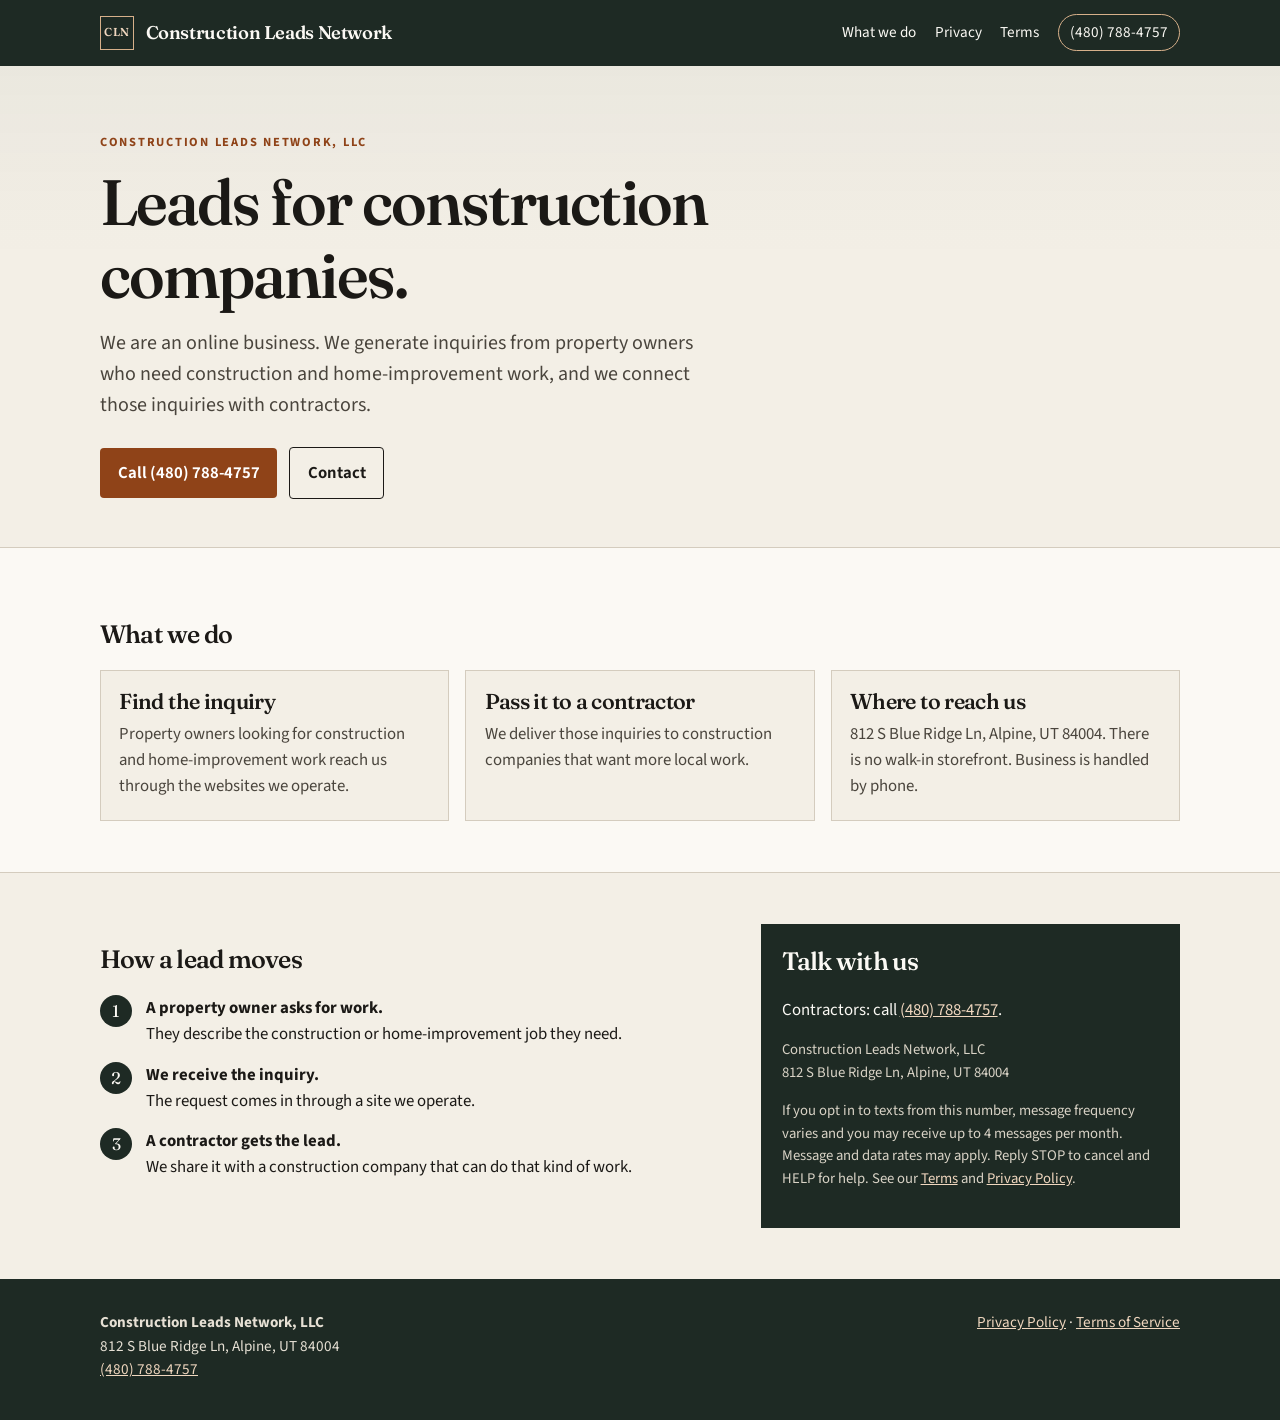
==== index.html @ 5ea0d58f "Publish the Construction Leads Network site so Twilio can open it. Co-authored-by: Cursor <cursorage" ====
<!DOCTYPE html>
<html lang="en">
<head>
  <meta charset="utf-8">
  <meta name="viewport" content="width=device-width, initial-scale=1">
  <title>Construction Leads Network</title>
  <meta name="description" content="Construction Leads Network is an online business that generates leads for construction companies.">
  <link rel="preconnect" href="https://fonts.googleapis.com">
  <link rel="preconnect" href="https://fonts.gstatic.com" crossorigin>
  <link href="https://fonts.googleapis.com/css2?family=Fraunces:opsz,wght@9..144,560;9..144,640&family=Source+Sans+3:wght@400;600;700&display=swap" rel="stylesheet">
  <link rel="stylesheet" href="styles.css">
</head>
<body>
  <header class="site">
    <div class="wrap bar">
      <a class="brand" href="index.html"><span class="mark">CLN</span> Construction Leads Network</a>
      <nav>
        <a class="hide-sm" href="#work">What we do</a>
        <a class="hide-sm" href="privacy.html">Privacy</a>
        <a class="hide-sm" href="terms.html">Terms</a>
        <a class="phone-link" href="tel:+14807884757">(480) 788-4757</a>
      </nav>
    </div>
  </header>

  <main>
    <section class="hero">
      <div class="wrap">
        <p class="kicker">Construction Leads Network, LLC</p>
        <h1>Leads for construction companies.</h1>
        <p class="lede">We are an online business. We generate inquiries from property owners who need construction and home-improvement work, and we connect those inquiries with contractors.</p>
        <div class="actions">
          <a class="btn" href="tel:+14807884757">Call (480) 788-4757</a>
          <a class="btn ghost" href="#contact">Contact</a>
        </div>
      </div>
    </section>

    <section class="band" id="work">
      <div class="wrap">
        <h2>What we do</h2>
        <div class="grid">
          <article class="card">
            <h3>Find the inquiry</h3>
            <p>Property owners looking for construction and home-improvement work reach us through the websites we operate.</p>
          </article>
          <article class="card">
            <h3>Pass it to a contractor</h3>
            <p>We deliver those inquiries to construction companies that want more local work.</p>
          </article>
          <article class="card">
            <h3>Where to reach us</h3>
            <p>812 S Blue Ridge Ln, Alpine, UT 84004. There is no walk-in storefront. Business is handled by phone.</p>
          </article>
        </div>
      </div>
    </section>

    <section>
      <div class="wrap split">
        <div>
          <h2>How a lead moves</h2>
          <ol class="steps">
            <li><div><strong>A property owner asks for work.</strong><br>They describe the construction or home-improvement job they need.</div></li>
            <li><div><strong>We receive the inquiry.</strong><br>The request comes in through a site we operate.</div></li>
            <li><div><strong>A contractor gets the lead.</strong><br>We share it with a construction company that can do that kind of work.</div></li>
          </ol>
        </div>
        <aside class="callout" id="contact">
          <h2>Talk with us</h2>
          <p>Contractors: call <a href="tel:+14807884757">(480) 788-4757</a>.</p>
          <p class="fine">Construction Leads Network, LLC<br>812 S Blue Ridge Ln, Alpine, UT 84004</p>
          <p class="fine">If you opt in to texts from this number, message frequency varies and you may receive up to 4 messages per month. Message and data rates may apply. Reply STOP to cancel and HELP for help. See our <a href="terms.html">Terms</a> and <a href="privacy.html">Privacy Policy</a>.</p>
        </aside>
      </div>
    </section>
  </main>

  <footer class="site">
    <div class="wrap foot">
      <div>
        <strong>Construction Leads Network, LLC</strong><br>
        812 S Blue Ridge Ln, Alpine, UT 84004<br>
        <a href="tel:+14807884757">(480) 788-4757</a>
      </div>
      <div>
        <a href="privacy.html">Privacy Policy</a> · <a href="terms.html">Terms of Service</a>
      </div>
    </div>
  </footer>
</body>
</html>
---- styles.css ----
:root {
  --paper: #f3efe6;
  --paper-2: #e7e1d4;
  --ink: #1b1916;
  --ink-soft: #4a453d;
  --line: #d4ccbe;
  --copper: #8f4318;
  --copper-deep: #6e3010;
  --pine: #1e2a24;
  --pine-2: #2c3d34;
  --white: #fbf9f4;
  --max: 1080px;
}

* { box-sizing: border-box; }
html { scroll-behavior: smooth; }
body {
  margin: 0;
  font-family: "Source Sans 3", "Segoe UI", sans-serif;
  color: var(--ink);
  background: var(--paper);
  line-height: 1.55;
  font-size: 1.05rem;
}
a { color: var(--copper-deep); }
img { max-width: 100%; }

.wrap {
  width: min(var(--max), calc(100% - 2rem));
  margin: 0 auto;
}

header.site {
  background: var(--pine);
  color: var(--white);
}
header.site a { color: inherit; text-decoration: none; }
.bar {
  display: flex;
  align-items: center;
  justify-content: space-between;
  gap: 1rem;
  padding: 0.9rem 0;
}
.brand {
  display: flex;
  align-items: center;
  gap: 0.75rem;
  font-family: Fraunces, Georgia, serif;
  font-weight: 600;
  letter-spacing: -0.02em;
  font-size: 1.15rem;
}
.mark {
  width: 2.1rem;
  height: 2.1rem;
  border: 1.5px solid #d7b08a;
  display: grid;
  place-items: center;
  font-size: 0.72rem;
  letter-spacing: 0.04em;
  color: #f0d7bf;
}
nav { display: flex; gap: 1.15rem; align-items: center; font-size: 0.95rem; }
nav a:hover { color: #f0d7bf; }
.phone-link {
  border: 1px solid #d7b08a;
  padding: 0.35rem 0.7rem;
  border-radius: 999px;
}

.hero {
  background:
    linear-gradient(180deg, rgba(30, 42, 36, 0.04), transparent 40%),
    var(--paper);
  padding: 4.2rem 0 3rem;
}
.kicker {
  text-transform: uppercase;
  letter-spacing: 0.14em;
  font-size: 0.78rem;
  color: var(--copper);
  font-weight: 700;
  margin: 0 0 0.8rem;
}
h1, h2, h3 { font-family: Fraunces, Georgia, serif; font-weight: 560; letter-spacing: -0.03em; line-height: 1.15; }
h1 { font-size: clamp(2.4rem, 5vw, 4.2rem); margin: 0 0 1rem; max-width: 16ch; }
.lede { font-size: 1.25rem; max-width: 38rem; color: var(--ink-soft); margin: 0 0 1.6rem; }
.actions { display: flex; flex-wrap: wrap; gap: 0.75rem; align-items: center; }
.btn {
  display: inline-block;
  background: var(--copper);
  color: white;
  text-decoration: none;
  padding: 0.75rem 1.1rem;
  border-radius: 4px;
  font-weight: 650;
}
.btn:hover { background: var(--copper-deep); }
.btn.ghost {
  background: transparent;
  color: var(--ink);
  border: 1px solid var(--ink);
}

section { padding: 3.2rem 0; }
.band { background: var(--white); border-top: 1px solid var(--line); border-bottom: 1px solid var(--line); }
.grid { display: grid; grid-template-columns: repeat(3, 1fr); gap: 1rem; }
.card {
  background: var(--paper);
  border: 1px solid var(--line);
  padding: 1.2rem 1.15rem 1.3rem;
}
.card h3 { margin: 0 0 0.4rem; font-size: 1.35rem; }
.card p { margin: 0; color: var(--ink-soft); }
.steps { counter-reset: step; list-style: none; padding: 0; margin: 0; display: grid; gap: 0.9rem; }
.steps li {
  counter-increment: step;
  display: grid;
  grid-template-columns: auto 1fr;
  gap: 0.9rem;
  align-items: start;
}
.steps li::before {
  content: counter(step);
  font-family: Fraunces, Georgia, serif;
  width: 2rem;
  height: 2rem;
  border-radius: 50%;
  background: var(--pine);
  color: var(--white);
  display: grid;
  place-items: center;
}
.split { display: grid; grid-template-columns: 1.2fr 0.8fr; gap: 2rem; align-items: start; }
.callout {
  background: var(--pine);
  color: var(--white);
  padding: 1.4rem 1.3rem;
}
.callout a { color: #f0d7bf; }
.callout h2 { margin-top: 0; }
.fine { font-size: 0.92rem; color: #d9d3c6; }
.prose { max-width: 42rem; }
.prose h1 { font-size: clamp(2rem, 4vw, 3rem); max-width: none; }
.prose h2 { font-size: 1.45rem; margin-top: 2rem; }
footer.site {
  background: var(--pine);
  color: #e6e0d4;
  padding: 2rem 0 2.4rem;
  font-size: 0.95rem;
}
footer.site a { color: #f0d7bf; }
.foot {
  display: flex;
  justify-content: space-between;
  gap: 1rem;
  flex-wrap: wrap;
}

@media (max-width: 800px) {
  .grid, .split { grid-template-columns: 1fr; }
  nav .hide-sm { display: none; }
  h1 { max-width: none; }
}
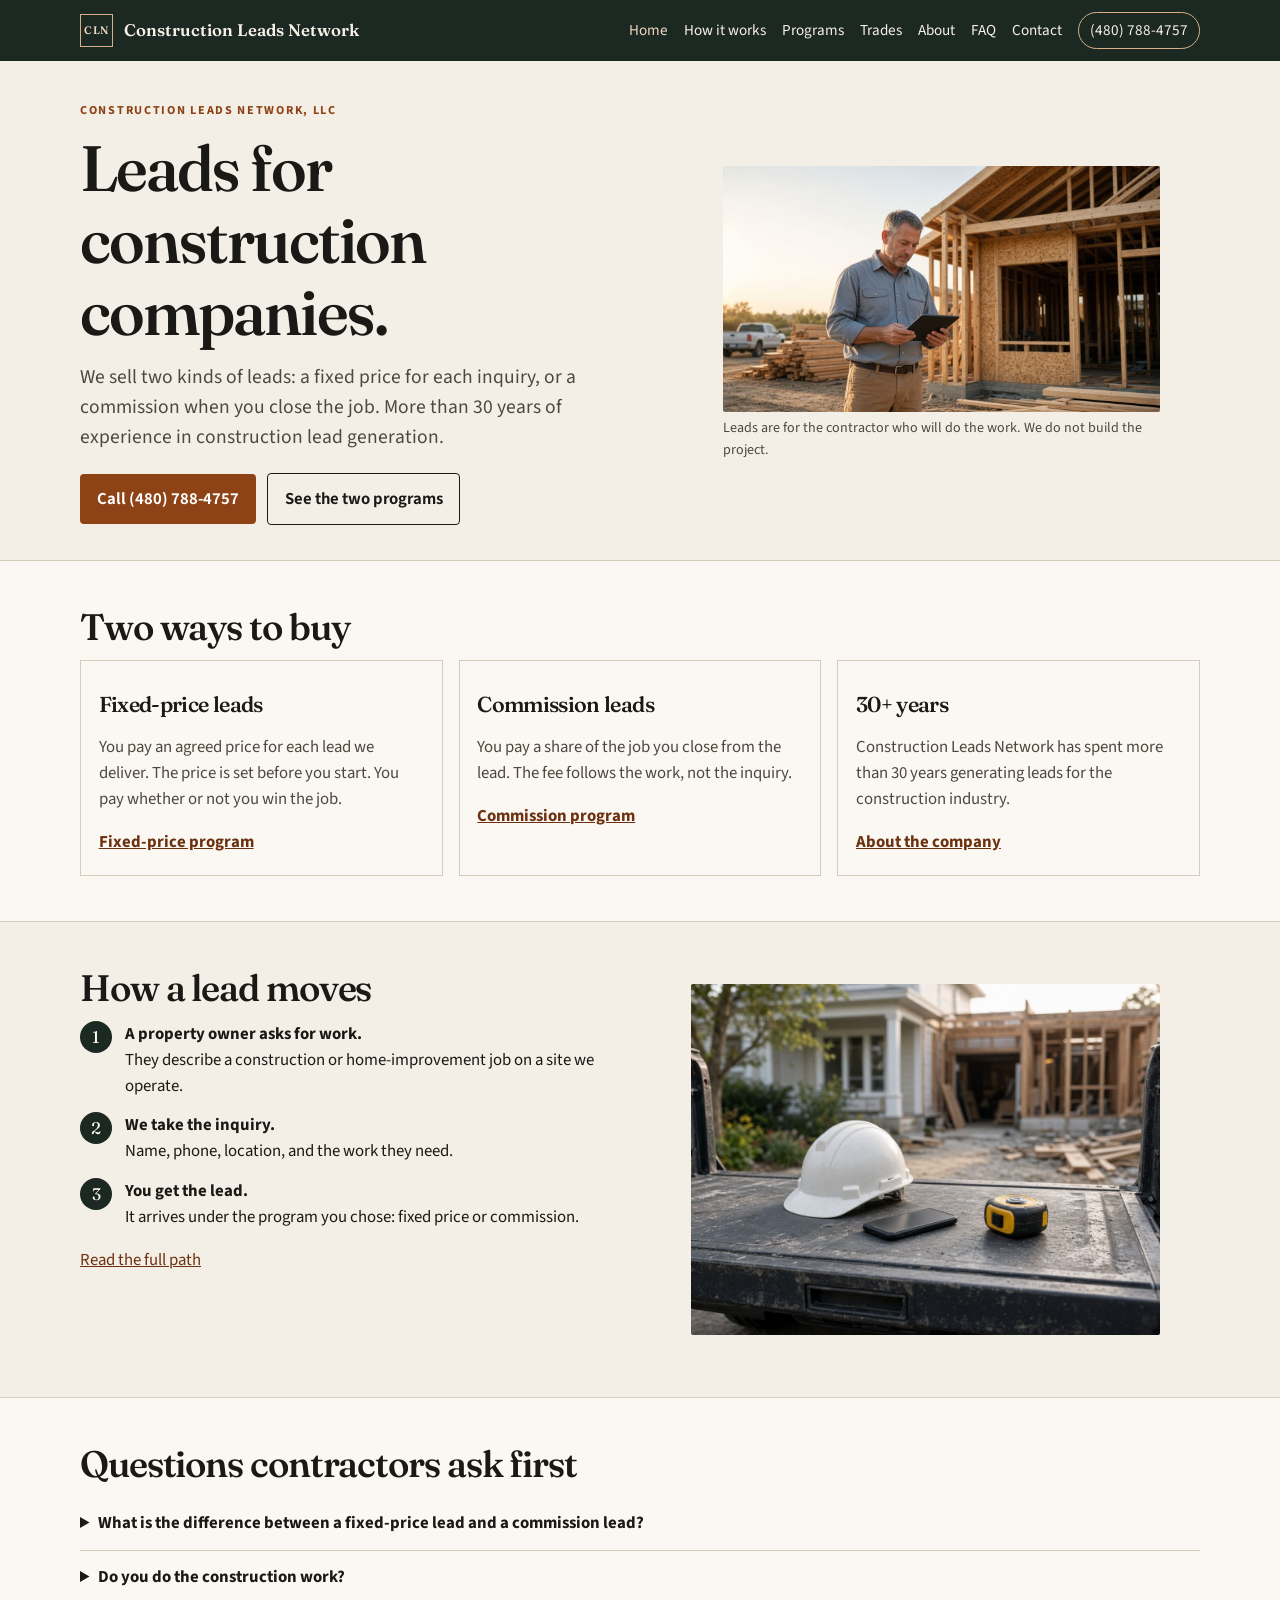
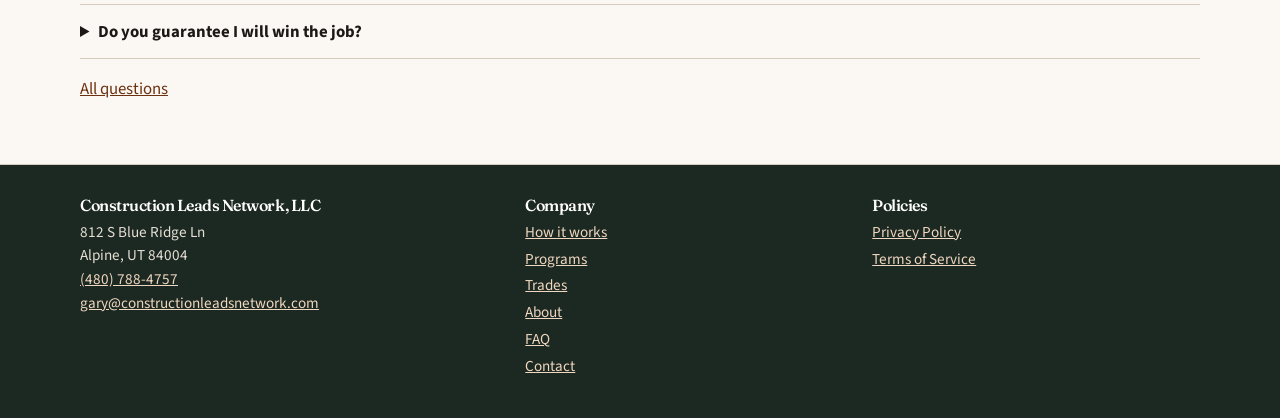
==== commit 4b68d702: "Publish the full Construction Leads Network site with programs, FAQ, and photos. Co-authored-by: Cur" ====
--- a/index.html
+++ b/index.html
@@ -4,7 +4,7 @@
   <meta charset="utf-8">
   <meta name="viewport" content="width=device-width, initial-scale=1">
   <title>Construction Leads Network</title>
-  <meta name="description" content="Construction Leads Network is an online business that generates leads for construction companies.">
+  <meta name="description" content="Construction Leads Network sells fixed-price and commission-based leads to construction companies. More than 30 years of experience.">
   <link rel="preconnect" href="https://fonts.googleapis.com">
   <link rel="preconnect" href="https://fonts.gstatic.com" crossorigin>
   <link href="https://fonts.googleapis.com/css2?family=Fraunces:opsz,wght@9..144,560;9..144,640&family=Source+Sans+3:wght@400;600;700&display=swap" rel="stylesheet">
@@ -15,9 +15,13 @@
     <div class="wrap bar">
       <a class="brand" href="index.html"><span class="mark">CLN</span> Construction Leads Network</a>
       <nav>
-        <a class="hide-sm" href="#work">What we do</a>
-        <a class="hide-sm" href="privacy.html">Privacy</a>
-        <a class="hide-sm" href="terms.html">Terms</a>
+        <a href="index.html" aria-current="page">Home</a>
+        <a href="how-it-works.html">How it works</a>
+        <a href="programs.html">Programs</a>
+        <a href="trades.html">Trades</a>
+        <a href="about.html">About</a>
+        <a href="faq.html">FAQ</a>
+        <a href="contact.html">Contact</a>
         <a class="phone-link" href="tel:+14807884757">(480) 788-4757</a>
       </nav>
     </div>
@@ -25,53 +29,79 @@
 
   <main>
     <section class="hero">
-      <div class="wrap">
-        <p class="kicker">Construction Leads Network, LLC</p>
-        <h1>Leads for construction companies.</h1>
-        <p class="lede">We are an online business. We generate inquiries from property owners who need construction and home-improvement work, and we connect those inquiries with contractors.</p>
-        <div class="actions">
-          <a class="btn" href="tel:+14807884757">Call (480) 788-4757</a>
-          <a class="btn ghost" href="#contact">Contact</a>
+      <div class="wrap hero-grid">
+        <div>
+          <p class="kicker">Construction Leads Network, LLC</p>
+          <h1>Leads for construction companies.</h1>
+          <p class="lede">We sell two kinds of leads: a fixed price for each inquiry, or a commission when you close the job. More than 30 years of experience in construction lead generation.</p>
+          <div class="actions">
+            <a class="btn" href="tel:+14807884757">Call (480) 788-4757</a>
+            <a class="btn ghost" href="programs.html">See the two programs</a>
+          </div>
         </div>
+        <figure class="frame">
+          <img src="images/hero-job-site.jpg" alt="A contractor reviews a tablet beside a house under construction." width="1280" height="720">
+          <figcaption class="caption">Leads are for the contractor who will do the work. We do not build the project.</figcaption>
+        </figure>
       </div>
     </section>
 
-    <section class="band" id="work">
+    <section class="band">
       <div class="wrap">
-        <h2>What we do</h2>
-        <div class="grid">
+        <h2>Two ways to buy</h2>
+        <div class="grid-3">
           <article class="card">
-            <h3>Find the inquiry</h3>
-            <p>Property owners looking for construction and home-improvement work reach us through the websites we operate.</p>
+            <h3>Fixed-price leads</h3>
+            <p>You pay an agreed price for each lead we deliver. The price is set before you start. You pay whether or not you win the job.</p>
+            <p><a class="more" href="programs.html">Fixed-price program</a></p>
           </article>
           <article class="card">
-            <h3>Pass it to a contractor</h3>
-            <p>We deliver those inquiries to construction companies that want more local work.</p>
+            <h3>Commission leads</h3>
+            <p>You pay a share of the job you close from the lead. The fee follows the work, not the inquiry.</p>
+            <p><a class="more" href="programs.html">Commission program</a></p>
           </article>
           <article class="card">
-            <h3>Where to reach us</h3>
-            <p>812 S Blue Ridge Ln, Alpine, UT 84004. There is no walk-in storefront. Business is handled by phone.</p>
+            <h3>30+ years</h3>
+            <p>Construction Leads Network has spent more than 30 years generating leads for the construction industry.</p>
+            <p><a class="more" href="about.html">About the company</a></p>
           </article>
         </div>
       </div>
     </section>
 
     <section>
-      <div class="wrap split">
+      <div class="wrap grid-2">
         <div>
           <h2>How a lead moves</h2>
           <ol class="steps">
-            <li><div><strong>A property owner asks for work.</strong><br>They describe the construction or home-improvement job they need.</div></li>
-            <li><div><strong>We receive the inquiry.</strong><br>The request comes in through a site we operate.</div></li>
-            <li><div><strong>A contractor gets the lead.</strong><br>We share it with a construction company that can do that kind of work.</div></li>
+            <li><span class="n">1</span><div><strong>A property owner asks for work.</strong><br>They describe a construction or home-improvement job on a site we operate.</div></li>
+            <li><span class="n">2</span><div><strong>We take the inquiry.</strong><br>Name, phone, location, and the work they need.</div></li>
+            <li><span class="n">3</span><div><strong>You get the lead.</strong><br>It arrives under the program you chose: fixed price or commission.</div></li>
           </ol>
+          <p><a href="how-it-works.html">Read the full path</a></p>
         </div>
-        <aside class="callout" id="contact">
-          <h2>Talk with us</h2>
-          <p>Contractors: call <a href="tel:+14807884757">(480) 788-4757</a>.</p>
-          <p class="fine">Construction Leads Network, LLC<br>812 S Blue Ridge Ln, Alpine, UT 84004</p>
-          <p class="fine">If you opt in to texts from this number, message frequency varies and you may receive up to 4 messages per month. Message and data rates may apply. Reply STOP to cancel and HELP for help. See our <a href="terms.html">Terms</a> and <a href="privacy.html">Privacy Policy</a>.</p>
-        </aside>
+        <figure class="frame">
+          <img src="images/lead-handoff.jpg" alt="A hard hat, phone, and tape measure on a truck tailgate at a job site." width="1152" height="864">
+        </figure>
+      </div>
+    </section>
+
+    <section class="band">
+      <div class="wrap">
+        <h2>Questions contractors ask first</h2>
+        <details>
+          <summary>What is the difference between a fixed-price lead and a commission lead?</summary>
+          <p>A fixed-price lead has one agreed cost, paid for the inquiry. A commission lead is paid as a share of the job you actually close from that lead.</p>
+        </details>
+        <details>
+          <summary>Do you do the construction work?</summary>
+          <p>No. We generate and deliver the lead. The contractor does the work and owns the customer relationship after the handoff.</p>
+        </details>
+        <details>
+          <summary>Do you guarantee I will win the job?</summary>
+          <p>No. A lead is an introduction to a property owner who asked for work. Hiring is between you and that owner.</p>
+        </details>
+        <p><a href="faq.html">All questions</a></p>
       </div>
     </section>
   </main>
@@ -79,12 +109,28 @@
   <footer class="site">
     <div class="wrap foot">
       <div>
-        <strong>Construction Leads Network, LLC</strong><br>
-        812 S Blue Ridge Ln, Alpine, UT 84004<br>
-        <a href="tel:+14807884757">(480) 788-4757</a>
+        <h2>Construction Leads Network, LLC</h2>
+        812 S Blue Ridge Ln<br>Alpine, UT 84004<br>
+        <a href="tel:+14807884757">(480) 788-4757</a><br>
+        <a href="mailto:gary@constructionleadsnetwork.com">gary@constructionleadsnetwork.com</a>
       </div>
       <div>
-        <a href="privacy.html">Privacy Policy</a> · <a href="terms.html">Terms of Service</a>
+        <h2>Company</h2>
+        <ul>
+          <li><a href="how-it-works.html">How it works</a></li>
+          <li><a href="programs.html">Programs</a></li>
+          <li><a href="trades.html">Trades</a></li>
+          <li><a href="about.html">About</a></li>
+          <li><a href="faq.html">FAQ</a></li>
+          <li><a href="contact.html">Contact</a></li>
+        </ul>
+      </div>
+      <div>
+        <h2>Policies</h2>
+        <ul>
+          <li><a href="privacy.html">Privacy Policy</a></li>
+          <li><a href="terms.html">Terms of Service</a></li>
+        </ul>
       </div>
     </div>
   </footer>
--- a/styles.css
+++ b/styles.css
@@ -1,15 +1,14 @@
 :root {
-  --paper: #f3efe6;
-  --paper-2: #e7e1d4;
+  --paper: #f4efe6;
+  --paper-2: #e8e1d2;
   --ink: #1b1916;
-  --ink-soft: #4a453d;
-  --line: #d4ccbe;
-  --copper: #8f4318;
-  --copper-deep: #6e3010;
-  --pine: #1e2a24;
-  --pine-2: #2c3d34;
-  --white: #fbf9f4;
-  --max: 1080px;
+  --ink-soft: #4e483f;
+  --line: #d5ccbc;
+  --copper: #8d4316;
+  --copper-deep: #6c3110;
+  --pine: #1c2822;
+  --white: #fbf8f3;
+  --max: 1120px;
 }
 
 * { box-sizing: border-box; }
@@ -22,144 +21,78 @@
   line-height: 1.55;
   font-size: 1.05rem;
 }
+img { max-width: 100%; display: block; }
 a { color: var(--copper-deep); }
-img { max-width: 100%; }
+h1, h2, h3 { font-family: Fraunces, Georgia, serif; font-weight: 560; letter-spacing: -0.03em; line-height: 1.12; }
+.wrap { width: min(var(--max), calc(100% - 2rem)); margin: 0 auto; }
 
-.wrap {
-  width: min(var(--max), calc(100% - 2rem));
-  margin: 0 auto;
-}
+header.site { background: var(--pine); color: #f7f1e8; position: sticky; top: 0; z-index: 2; }
+header.site a { color: inherit; text-decoration: none; }
+.bar { display: flex; align-items: center; justify-content: space-between; gap: 1rem; padding: 0.75rem 0; }
+.brand { display: flex; align-items: center; gap: 0.7rem; font-family: Fraunces, Georgia, serif; font-weight: 600; font-size: 1.05rem; }
+.mark { width: 2.05rem; height: 2.05rem; border: 1.5px solid #d7b08a; display: grid; place-items: center; font-size: 0.68rem; letter-spacing: 0.04em; color: #f0d7bf; flex: none; }
+nav { display: flex; flex-wrap: wrap; gap: 0.75rem 1rem; align-items: center; font-size: 0.95rem; }
+nav a[aria-current="page"] { color: #f0d7bf; }
+.phone-link { border: 1px solid #d7b08a; padding: 0.35rem 0.7rem; border-radius: 999px; }
 
-header.site {
-  background: var(--pine);
-  color: var(--white);
-}
-header.site a { color: inherit; text-decoration: none; }
-.bar {
-  display: flex;
-  align-items: center;
-  justify-content: space-between;
-  gap: 1rem;
-  padding: 0.9rem 0;
-}
-.brand {
-  display: flex;
-  align-items: center;
-  gap: 0.75rem;
-  font-family: Fraunces, Georgia, serif;
-  font-weight: 600;
-  letter-spacing: -0.02em;
-  font-size: 1.15rem;
-}
-.mark {
-  width: 2.1rem;
-  height: 2.1rem;
-  border: 1.5px solid #d7b08a;
-  display: grid;
-  place-items: center;
-  font-size: 0.72rem;
-  letter-spacing: 0.04em;
-  color: #f0d7bf;
-}
-nav { display: flex; gap: 1.15rem; align-items: center; font-size: 0.95rem; }
-nav a:hover { color: #f0d7bf; }
-.phone-link {
-  border: 1px solid #d7b08a;
-  padding: 0.35rem 0.7rem;
-  border-radius: 999px;
-}
+.kicker { text-transform: uppercase; letter-spacing: 0.14em; font-size: 0.76rem; color: var(--copper); font-weight: 700; margin: 0 0 0.7rem; }
+h1 { font-size: clamp(2.3rem, 5vw, 4rem); margin: 0 0 0.9rem; }
+h2 { font-size: clamp(1.7rem, 3vw, 2.3rem); margin: 0 0 0.8rem; }
+.lede { font-size: 1.22rem; max-width: 40rem; color: var(--ink-soft); margin: 0 0 1.3rem; }
 
-.hero {
-  background:
-    linear-gradient(180deg, rgba(30, 42, 36, 0.04), transparent 40%),
-    var(--paper);
-  padding: 4.2rem 0 3rem;
-}
-.kicker {
-  text-transform: uppercase;
-  letter-spacing: 0.14em;
-  font-size: 0.78rem;
-  color: var(--copper);
-  font-weight: 700;
-  margin: 0 0 0.8rem;
-}
-h1, h2, h3 { font-family: Fraunces, Georgia, serif; font-weight: 560; letter-spacing: -0.03em; line-height: 1.15; }
-h1 { font-size: clamp(2.4rem, 5vw, 4.2rem); margin: 0 0 1rem; max-width: 16ch; }
-.lede { font-size: 1.25rem; max-width: 38rem; color: var(--ink-soft); margin: 0 0 1.6rem; }
-.actions { display: flex; flex-wrap: wrap; gap: 0.75rem; align-items: center; }
-.btn {
-  display: inline-block;
-  background: var(--copper);
-  color: white;
-  text-decoration: none;
-  padding: 0.75rem 1.1rem;
-  border-radius: 4px;
-  font-weight: 650;
-}
+.hero { padding: 2.6rem 0 2.2rem; }
+.hero-grid { display: grid; grid-template-columns: 1.05fr 0.95fr; gap: 2rem; align-items: center; }
+.hero img, .frame img { width: 100%; height: auto; border-radius: 2px; }
+.caption { color: var(--ink-soft); font-size: 0.88rem; margin: 0.4rem 0 0; }
+.actions { display: flex; flex-wrap: wrap; gap: 0.7rem; align-items: center; }
+.btn { display: inline-block; background: var(--copper); color: white; text-decoration: none; padding: 0.75rem 1.05rem; border-radius: 4px; font-weight: 650; }
 .btn:hover { background: var(--copper-deep); }
-.btn.ghost {
-  background: transparent;
-  color: var(--ink);
-  border: 1px solid var(--ink);
-}
+.btn.ghost { background: transparent; color: var(--ink); border: 1px solid var(--ink); }
 
-section { padding: 3.2rem 0; }
+section { padding: 2.8rem 0; }
 .band { background: var(--white); border-top: 1px solid var(--line); border-bottom: 1px solid var(--line); }
-.grid { display: grid; grid-template-columns: repeat(3, 1fr); gap: 1rem; }
-.card {
-  background: var(--paper);
-  border: 1px solid var(--line);
-  padding: 1.2rem 1.15rem 1.3rem;
-}
-.card h3 { margin: 0 0 0.4rem; font-size: 1.35rem; }
-.card p { margin: 0; color: var(--ink-soft); }
-.steps { counter-reset: step; list-style: none; padding: 0; margin: 0; display: grid; gap: 0.9rem; }
-.steps li {
-  counter-increment: step;
-  display: grid;
-  grid-template-columns: auto 1fr;
-  gap: 0.9rem;
-  align-items: start;
-}
-.steps li::before {
-  content: counter(step);
-  font-family: Fraunces, Georgia, serif;
-  width: 2rem;
-  height: 2rem;
-  border-radius: 50%;
-  background: var(--pine);
-  color: var(--white);
-  display: grid;
-  place-items: center;
-}
-.split { display: grid; grid-template-columns: 1.2fr 0.8fr; gap: 2rem; align-items: start; }
-.callout {
-  background: var(--pine);
-  color: var(--white);
-  padding: 1.4rem 1.3rem;
-}
+.grid-3 { display: grid; grid-template-columns: repeat(3, 1fr); gap: 1rem; }
+.grid-2 { display: grid; grid-template-columns: 1fr 1fr; gap: 1.4rem; align-items: start; }
+.card { background: var(--paper); border: 1px solid var(--line); padding: 1.15rem 1.1rem 1.25rem; }
+.band .card { background: var(--white); }
+.card img { margin-bottom: 0.85rem; }
+.card h3 { margin: 0.85rem 0 0.35rem; font-size: 1.35rem; }
+.card p, .card li { color: var(--ink-soft); }
+.card p:last-child { margin-bottom: 0; }
+.card a.more { font-weight: 700; }
+
+.steps { list-style: none; padding: 0; margin: 0; display: grid; gap: 0.85rem; }
+.steps li { display: grid; grid-template-columns: auto 1fr; gap: 0.8rem; align-items: start; }
+.steps li span.n { font-family: Fraunces, Georgia, serif; width: 2rem; height: 2rem; border-radius: 50%; background: var(--pine); color: white; display: grid; place-items: center; }
+
+table { width: 100%; border-collapse: collapse; background: var(--white); }
+th, td { text-align: left; padding: 0.75rem 0.8rem; border-bottom: 1px solid var(--line); vertical-align: top; }
+th { font-size: 0.95rem; }
+thead th { background: var(--pine); color: #f7f1e8; }
+
+.trades { display: grid; grid-template-columns: repeat(3, 1fr); gap: 0.6rem; padding: 0; margin: 0; list-style: none; }
+.trades li { background: var(--white); border: 1px solid var(--line); padding: 0.7rem 0.8rem; }
+
+details { border-bottom: 1px solid var(--line); padding: 0.85rem 0; }
+summary { cursor: pointer; font-weight: 700; }
+details p { margin: 0.55rem 0 0.2rem; color: var(--ink-soft); }
+
+.callout { background: var(--pine); color: #f7f1e8; padding: 1.3rem 1.2rem; }
 .callout a { color: #f0d7bf; }
 .callout h2 { margin-top: 0; }
 .fine { font-size: 0.92rem; color: #d9d3c6; }
-.prose { max-width: 42rem; }
-.prose h1 { font-size: clamp(2rem, 4vw, 3rem); max-width: none; }
-.prose h2 { font-size: 1.45rem; margin-top: 2rem; }
-footer.site {
-  background: var(--pine);
-  color: #e6e0d4;
-  padding: 2rem 0 2.4rem;
-  font-size: 0.95rem;
+.page-intro { padding: 2.4rem 0 0.4rem; }
+.prose { max-width: 44rem; }
+.prose h2 { margin-top: 1.8rem; font-size: 1.5rem; }
+
+footer.site { background: var(--pine); color: #e6e0d4; padding: 2rem 0 2.3rem; font-size: 0.95rem; }
+footer.site a { color: #f0d7bf; }
+.foot { display: grid; grid-template-columns: 1.3fr 1fr 1fr; gap: 1.2rem; }
+.foot h2 { font-size: 1rem; color: white; margin: 0 0 0.4rem; }
+.foot ul { list-style: none; padding: 0; margin: 0; }
+.foot li { margin: 0.2rem 0; }
+
+@media (max-width: 860px) {
+  .hero-grid, .grid-3, .grid-2, .trades, .foot { grid-template-columns: 1fr; }
+  .bar { align-items: flex-start; flex-direction: column; }
 }
-footer.site a { color: #f0d7bf; }
-.foot {
-  display: flex;
-  justify-content: space-between;
-  gap: 1rem;
-  flex-wrap: wrap;
-}
-
-@media (max-width: 800px) {
-  .grid, .split { grid-template-columns: 1fr; }
-  nav .hide-sm { display: none; }
-  h1 { max-width: none; }
-}
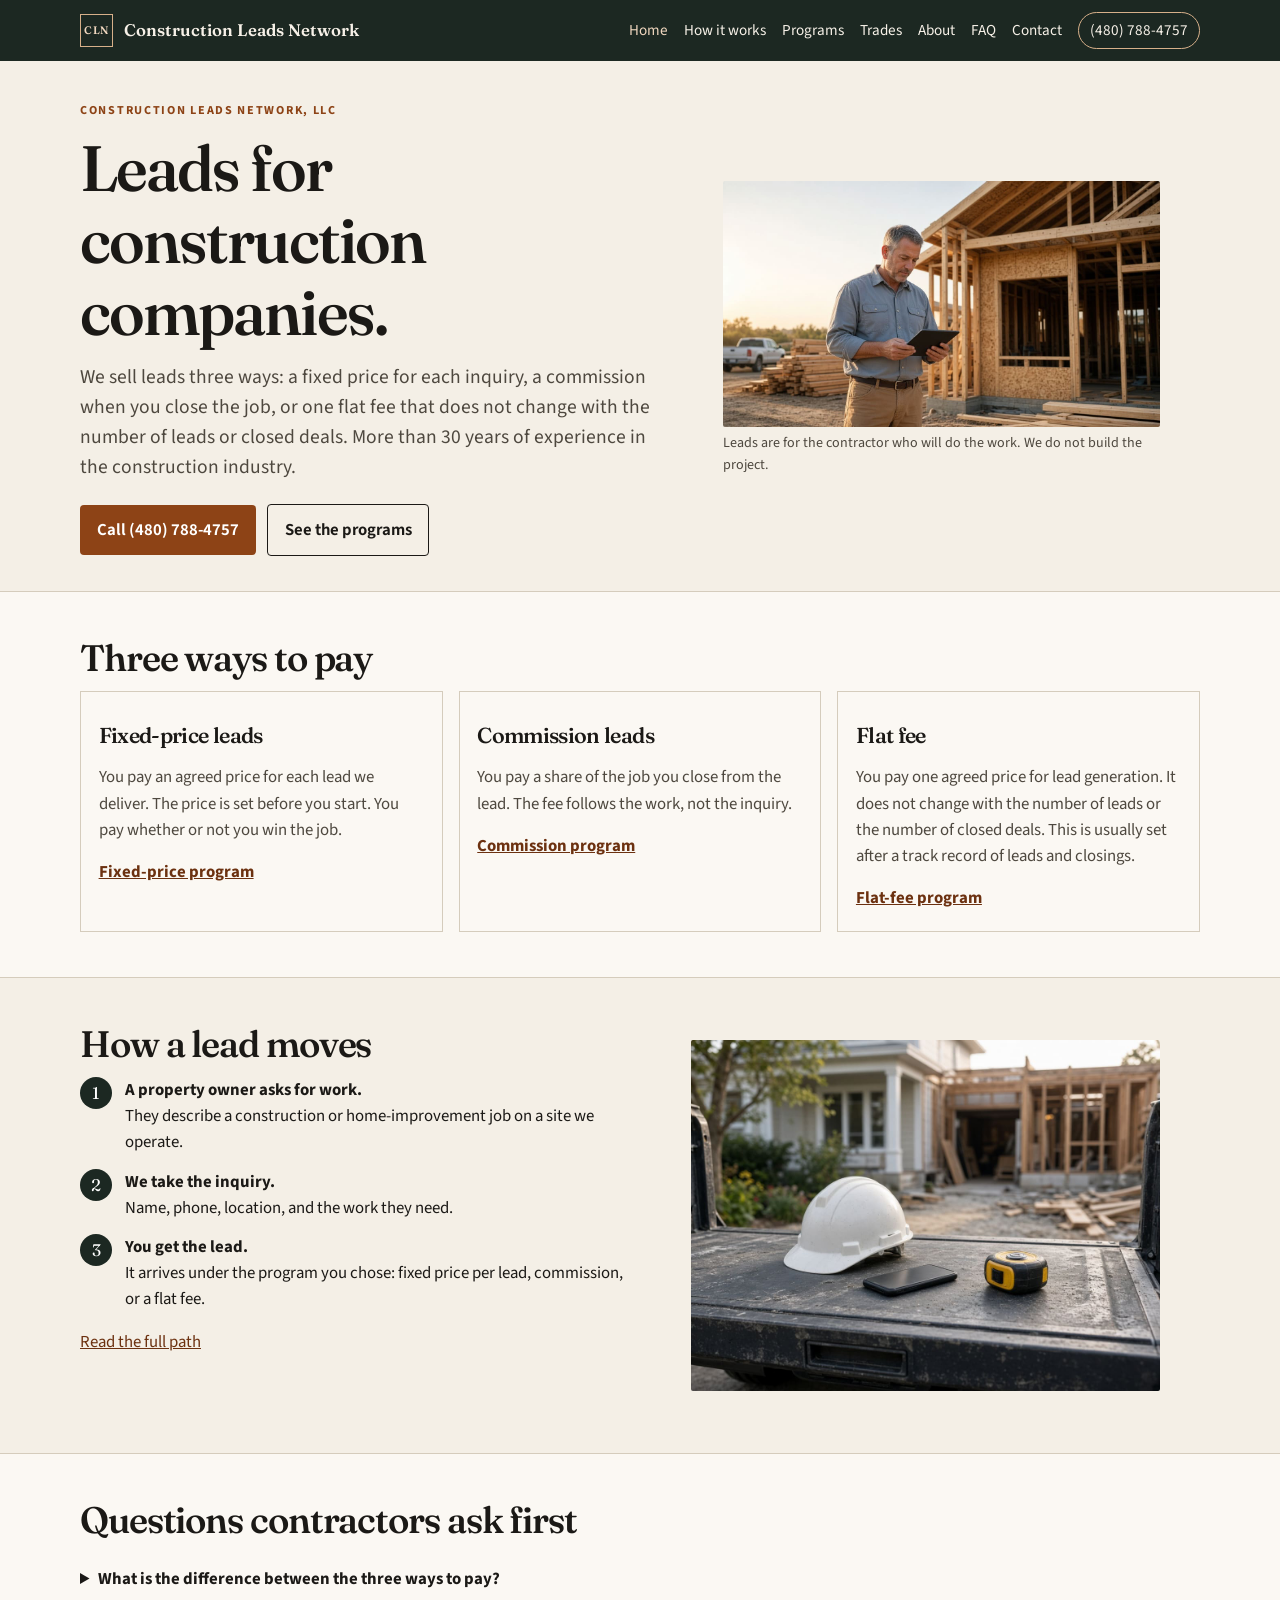
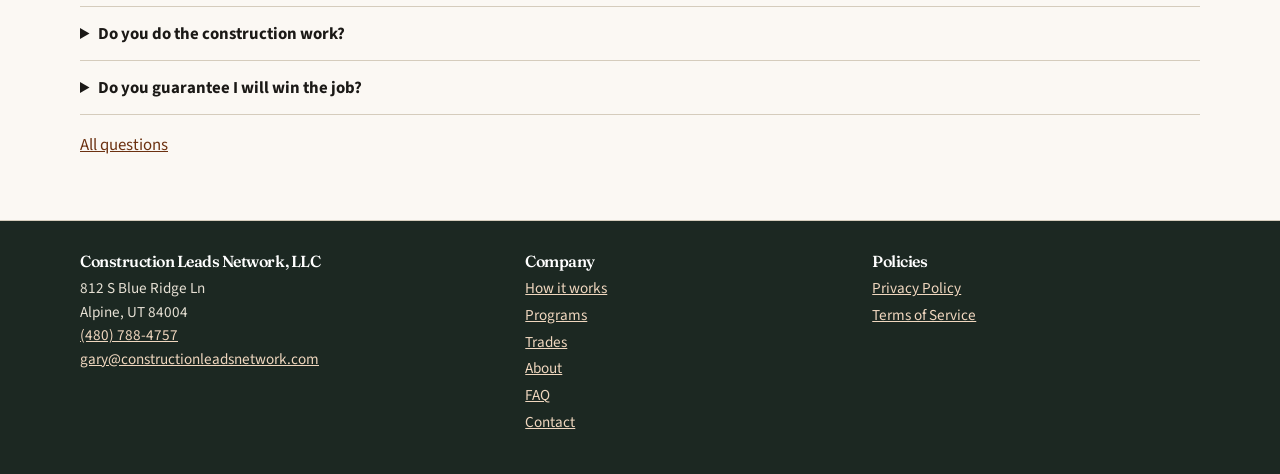
==== commit 67ef5d92: "Add the flat-fee program and correct the experience line. Co-authored-by: Cursor <cursoragent@cursor" ====
--- a/index.html
+++ b/index.html
@@ -4,7 +4,7 @@
   <meta charset="utf-8">
   <meta name="viewport" content="width=device-width, initial-scale=1">
   <title>Construction Leads Network</title>
-  <meta name="description" content="Construction Leads Network sells fixed-price and commission-based leads to construction companies. More than 30 years of experience.">
+  <meta name="description" content="Construction Leads Network sells fixed-price, commission, and flat-fee leads to construction companies. More than 30 years of experience in the construction industry.">
   <link rel="preconnect" href="https://fonts.googleapis.com">
   <link rel="preconnect" href="https://fonts.gstatic.com" crossorigin>
   <link href="https://fonts.googleapis.com/css2?family=Fraunces:opsz,wght@9..144,560;9..144,640&family=Source+Sans+3:wght@400;600;700&display=swap" rel="stylesheet">
@@ -33,10 +33,10 @@
         <div>
           <p class="kicker">Construction Leads Network, LLC</p>
           <h1>Leads for construction companies.</h1>
-          <p class="lede">We sell two kinds of leads: a fixed price for each inquiry, or a commission when you close the job. More than 30 years of experience in construction lead generation.</p>
+          <p class="lede">We sell leads three ways: a fixed price for each inquiry, a commission when you close the job, or one flat fee that does not change with the number of leads or closed deals. More than 30 years of experience in the construction industry.</p>
           <div class="actions">
             <a class="btn" href="tel:+14807884757">Call (480) 788-4757</a>
-            <a class="btn ghost" href="programs.html">See the two programs</a>
+            <a class="btn ghost" href="programs.html">See the programs</a>
           </div>
         </div>
         <figure class="frame">
@@ -48,7 +48,7 @@
 
     <section class="band">
       <div class="wrap">
-        <h2>Two ways to buy</h2>
+        <h2>Three ways to pay</h2>
         <div class="grid-3">
           <article class="card">
             <h3>Fixed-price leads</h3>
@@ -61,9 +61,9 @@
             <p><a class="more" href="programs.html">Commission program</a></p>
           </article>
           <article class="card">
-            <h3>30+ years</h3>
-            <p>Construction Leads Network has spent more than 30 years generating leads for the construction industry.</p>
-            <p><a class="more" href="about.html">About the company</a></p>
+            <h3>Flat fee</h3>
+            <p>You pay one agreed price for lead generation. It does not change with the number of leads or the number of closed deals. This is usually set after a track record of leads and closings.</p>
+            <p><a class="more" href="programs.html">Flat-fee program</a></p>
           </article>
         </div>
       </div>
@@ -76,7 +76,7 @@
           <ol class="steps">
             <li><span class="n">1</span><div><strong>A property owner asks for work.</strong><br>They describe a construction or home-improvement job on a site we operate.</div></li>
             <li><span class="n">2</span><div><strong>We take the inquiry.</strong><br>Name, phone, location, and the work they need.</div></li>
-            <li><span class="n">3</span><div><strong>You get the lead.</strong><br>It arrives under the program you chose: fixed price or commission.</div></li>
+            <li><span class="n">3</span><div><strong>You get the lead.</strong><br>It arrives under the program you chose: fixed price per lead, commission, or a flat fee.</div></li>
           </ol>
           <p><a href="how-it-works.html">Read the full path</a></p>
         </div>
@@ -90,8 +90,8 @@
       <div class="wrap">
         <h2>Questions contractors ask first</h2>
         <details>
-          <summary>What is the difference between a fixed-price lead and a commission lead?</summary>
-          <p>A fixed-price lead has one agreed cost, paid for the inquiry. A commission lead is paid as a share of the job you actually close from that lead.</p>
+          <summary>What is the difference between the three ways to pay?</summary>
+          <p>A fixed-price lead has one agreed cost for each inquiry. A commission lead is paid as a share of the job you close. A flat fee is one price for the lead-generation service, and it does not change with how many leads you get or how many deals you close. The flat fee is usually agreed after a track record of leads and closings.</p>
         </details>
         <details>
           <summary>Do you do the construction work?</summary>
--- a/styles.css
+++ b/styles.css
@@ -65,6 +65,7 @@
 .steps li { display: grid; grid-template-columns: auto 1fr; gap: 0.8rem; align-items: start; }
 .steps li span.n { font-family: Fraunces, Georgia, serif; width: 2rem; height: 2rem; border-radius: 50%; background: var(--pine); color: white; display: grid; place-items: center; }
 
+.table-wrap { overflow-x: auto; }
 table { width: 100%; border-collapse: collapse; background: var(--white); }
 th, td { text-align: left; padding: 0.75rem 0.8rem; border-bottom: 1px solid var(--line); vertical-align: top; }
 th { font-size: 0.95rem; }
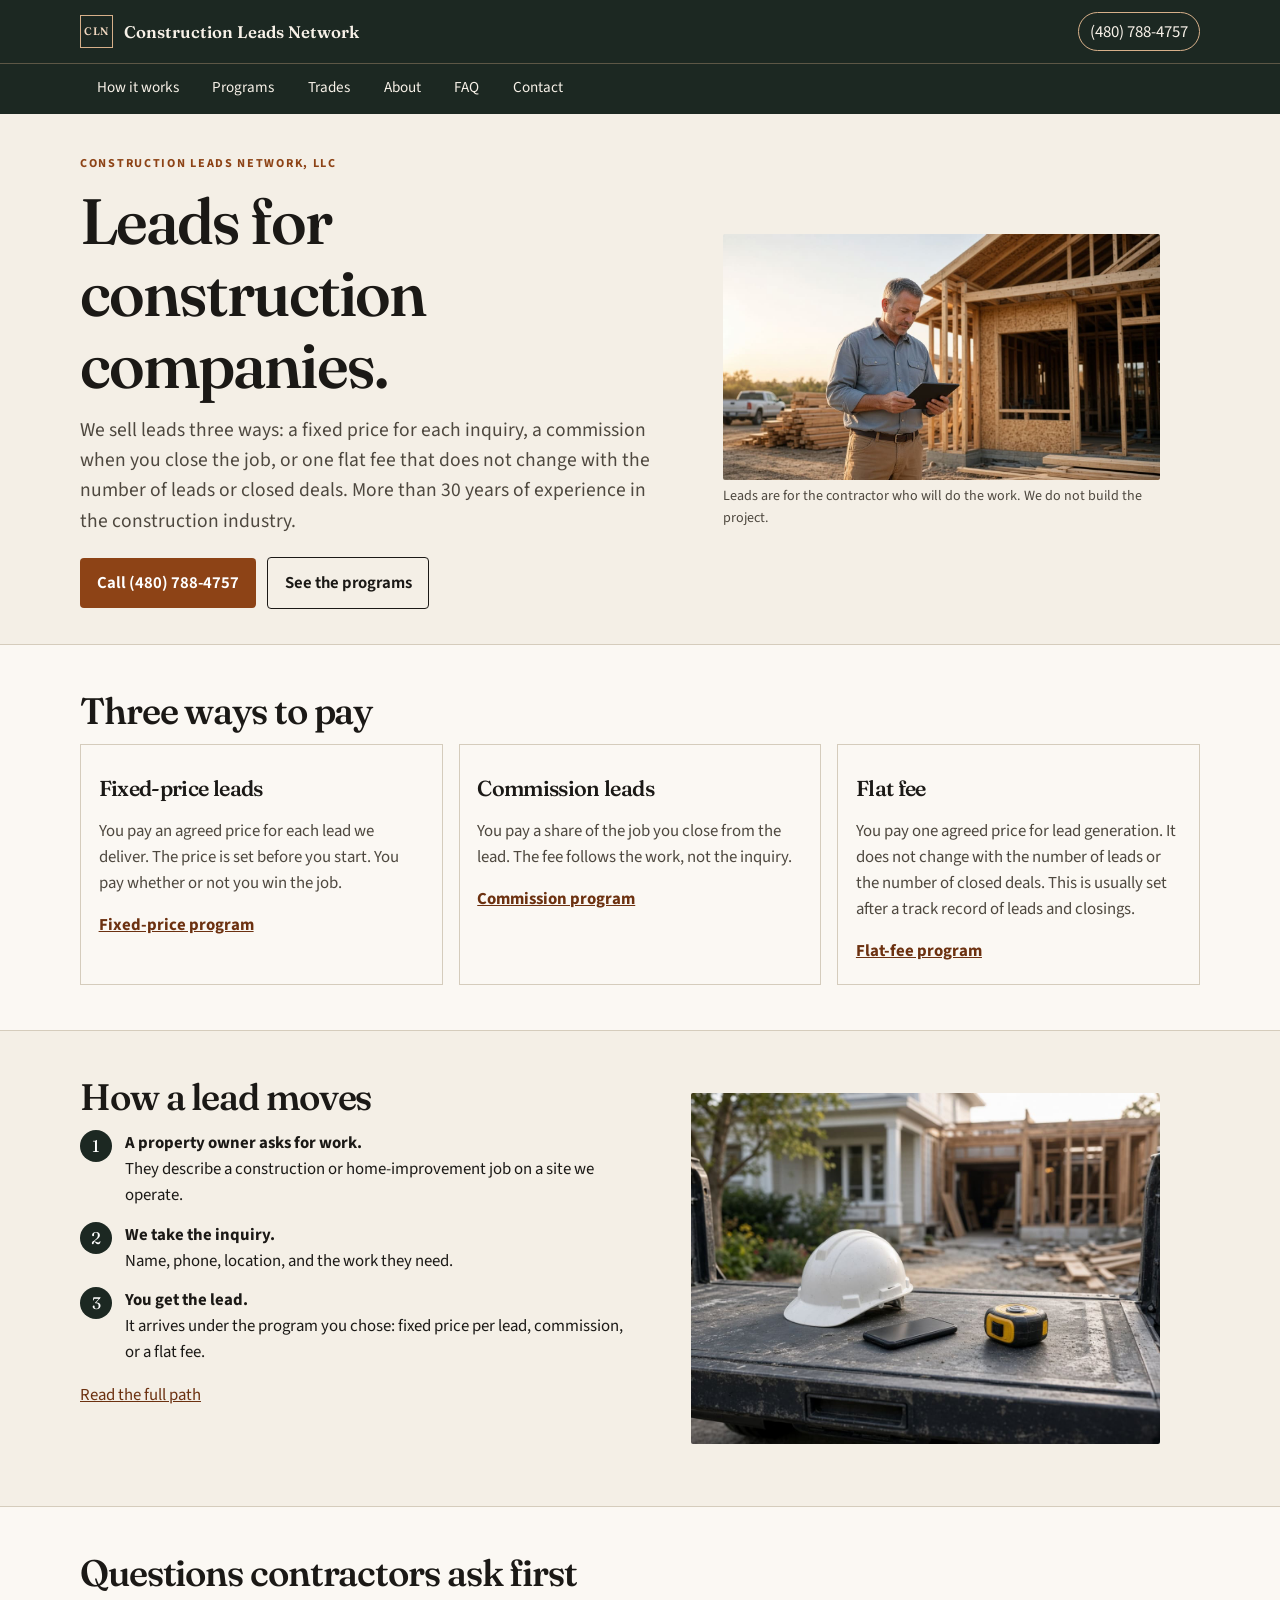
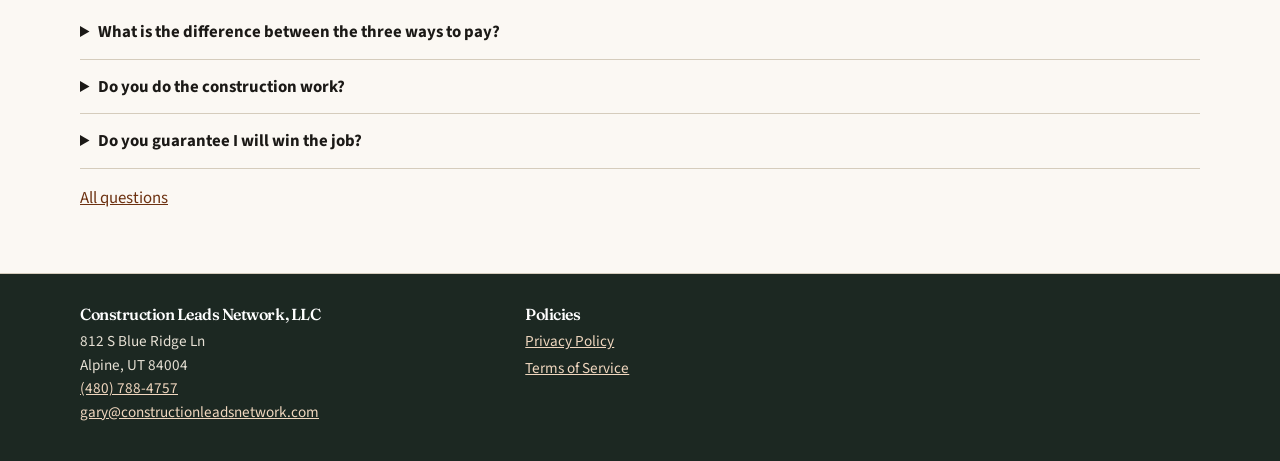
==== commit b6077a24: "Move the company links into a tab row on the landing page. Co-authored-by: Cursor <cursoragent@curso" ====
--- a/index.html
+++ b/index.html
@@ -14,17 +14,18 @@
   <header class="site">
     <div class="wrap bar">
       <a class="brand" href="index.html"><span class="mark">CLN</span> Construction Leads Network</a>
-      <nav>
-        <a href="index.html" aria-current="page">Home</a>
+      <a class="phone-link" href="tel:+14807884757">(480) 788-4757</a>
+    </div>
+    <nav class="company-tabs" aria-label="Company">
+      <div class="wrap">
         <a href="how-it-works.html">How it works</a>
         <a href="programs.html">Programs</a>
         <a href="trades.html">Trades</a>
         <a href="about.html">About</a>
         <a href="faq.html">FAQ</a>
         <a href="contact.html">Contact</a>
-        <a class="phone-link" href="tel:+14807884757">(480) 788-4757</a>
-      </nav>
-    </div>
+      </div>
+    </nav>
   </header>
 
   <main>
@@ -115,17 +116,6 @@
         <a href="mailto:gary@constructionleadsnetwork.com">gary@constructionleadsnetwork.com</a>
       </div>
       <div>
-        <h2>Company</h2>
-        <ul>
-          <li><a href="how-it-works.html">How it works</a></li>
-          <li><a href="programs.html">Programs</a></li>
-          <li><a href="trades.html">Trades</a></li>
-          <li><a href="about.html">About</a></li>
-          <li><a href="faq.html">FAQ</a></li>
-          <li><a href="contact.html">Contact</a></li>
-        </ul>
-      </div>
-      <div>
         <h2>Policies</h2>
         <ul>
           <li><a href="privacy.html">Privacy Policy</a></li>
--- a/styles.css
+++ b/styles.css
@@ -33,6 +33,10 @@
 .mark { width: 2.05rem; height: 2.05rem; border: 1.5px solid #d7b08a; display: grid; place-items: center; font-size: 0.68rem; letter-spacing: 0.04em; color: #f0d7bf; flex: none; }
 nav { display: flex; flex-wrap: wrap; gap: 0.75rem 1rem; align-items: center; font-size: 0.95rem; }
 nav a[aria-current="page"] { color: #f0d7bf; }
+.company-tabs { display: block; border-top: 1px solid rgba(215, 176, 138, 0.35); padding: 0; }
+.company-tabs .wrap { display: flex; flex-wrap: wrap; gap: 0; }
+.company-tabs a { padding: 0.75rem 1.05rem; border-bottom: 2px solid transparent; }
+.company-tabs a:hover { color: #f0d7bf; border-bottom-color: #d7b08a; }
 .phone-link { border: 1px solid #d7b08a; padding: 0.35rem 0.7rem; border-radius: 999px; }
 
 .kicker { text-transform: uppercase; letter-spacing: 0.14em; font-size: 0.76rem; color: var(--copper); font-weight: 700; margin: 0 0 0.7rem; }
@@ -95,5 +99,5 @@
 
 @media (max-width: 860px) {
   .hero-grid, .grid-3, .grid-2, .trades, .foot { grid-template-columns: 1fr; }
-  .bar { align-items: flex-start; flex-direction: column; }
+  .bar { align-items: center; }
 }
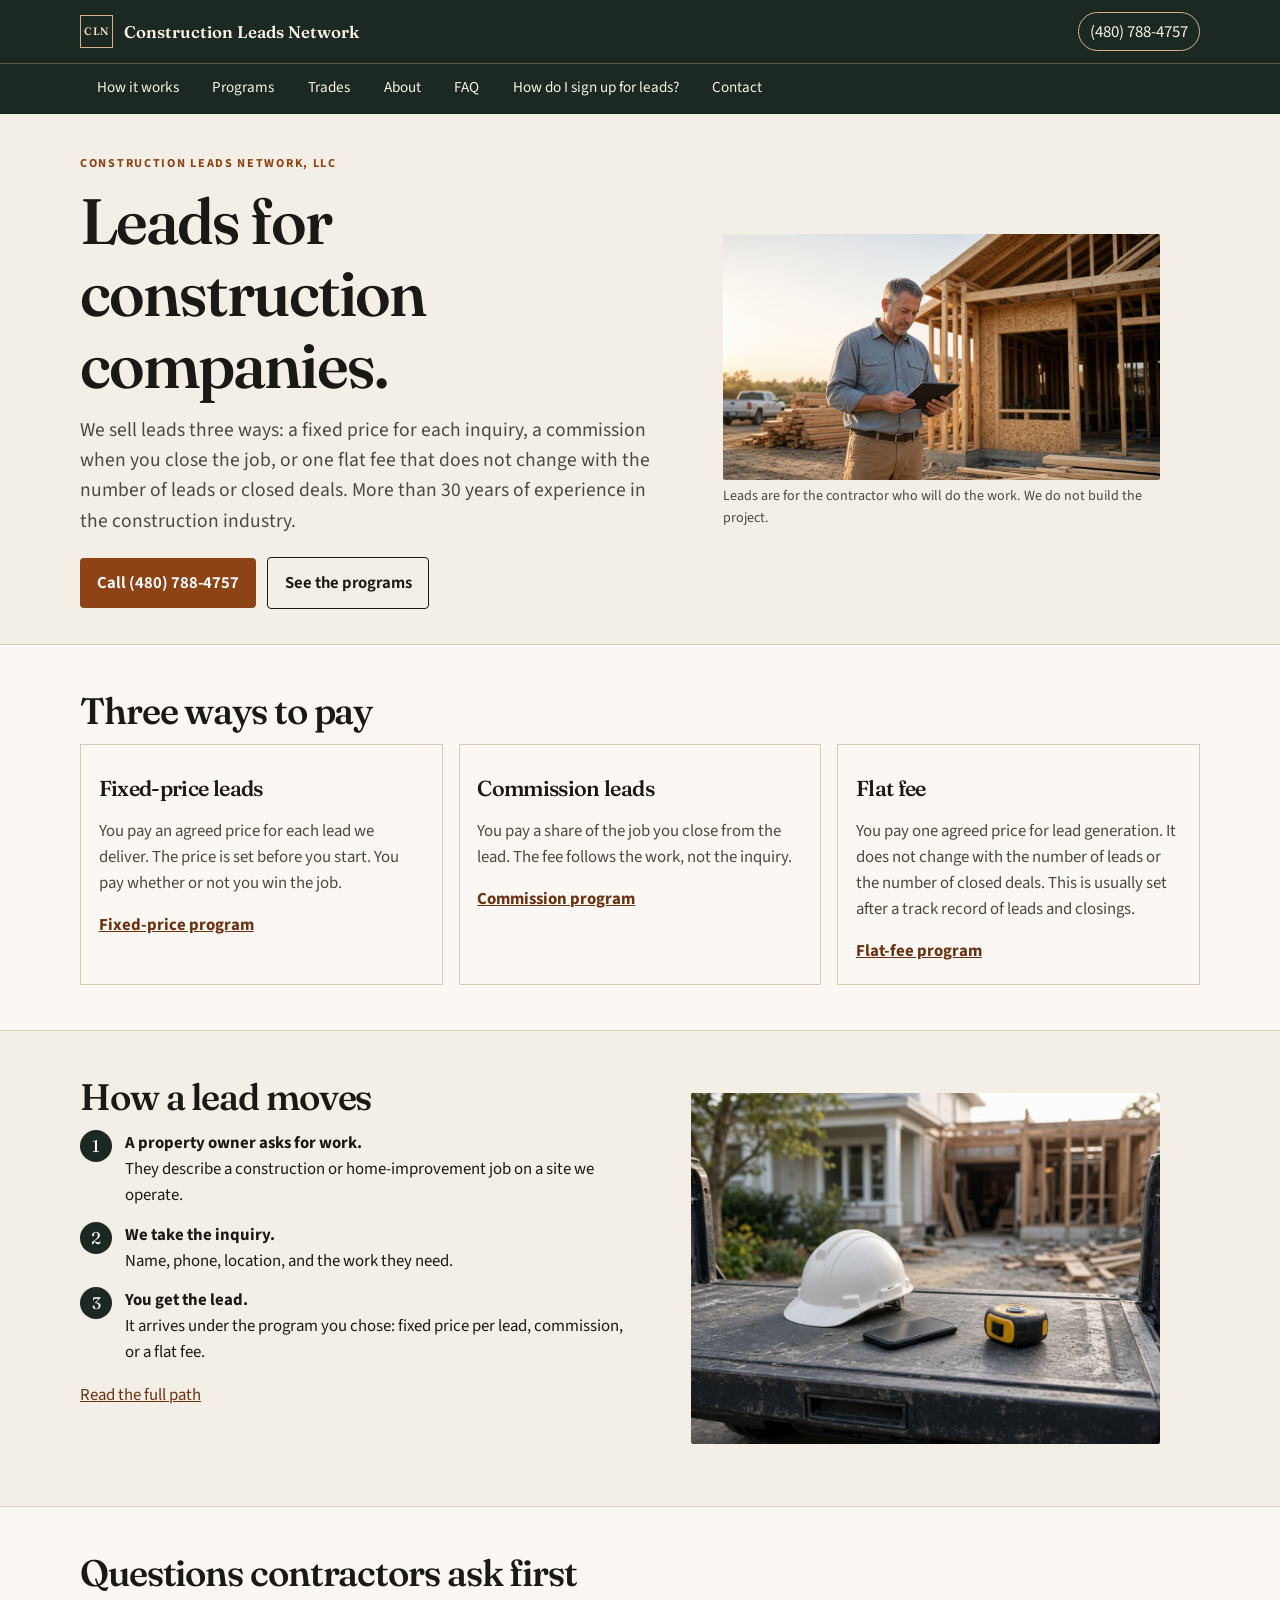
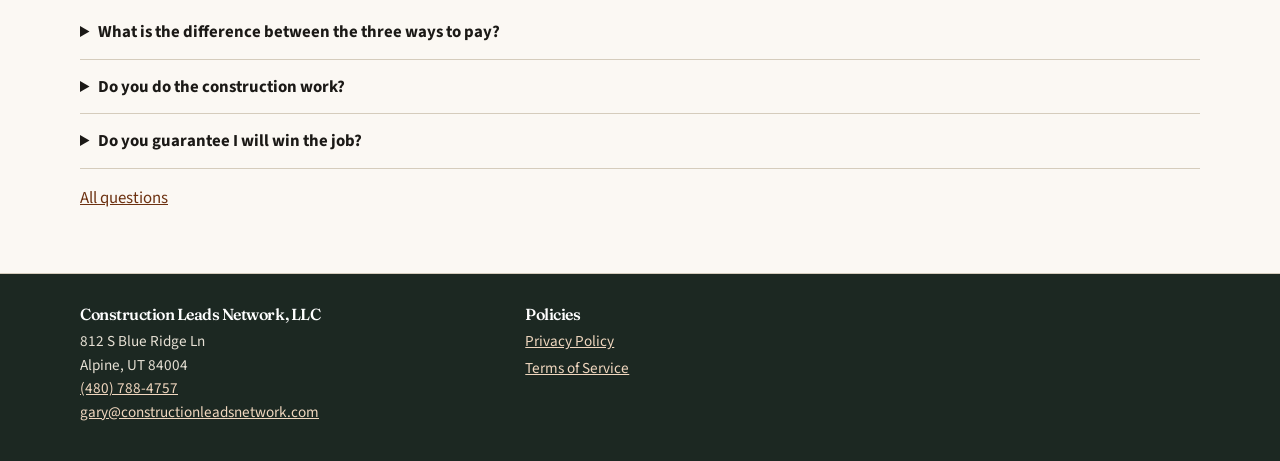
==== commit e06475b6: "Add a sign-up tab that explains how a contractor starts. Co-authored-by: Cursor <cursoragent@cursor." ====
--- a/index.html
+++ b/index.html
@@ -23,6 +23,7 @@
         <a href="trades.html">Trades</a>
         <a href="about.html">About</a>
         <a href="faq.html">FAQ</a>
+        <a href="sign-up.html">How do I sign up for leads?</a>
         <a href="contact.html">Contact</a>
       </div>
     </nav>
--- a/styles.css
+++ b/styles.css
@@ -33,6 +33,7 @@
 .mark { width: 2.05rem; height: 2.05rem; border: 1.5px solid #d7b08a; display: grid; place-items: center; font-size: 0.68rem; letter-spacing: 0.04em; color: #f0d7bf; flex: none; }
 nav { display: flex; flex-wrap: wrap; gap: 0.75rem 1rem; align-items: center; font-size: 0.95rem; }
 nav a[aria-current="page"] { color: #f0d7bf; }
+.company-tabs a[aria-current="page"] { border-bottom-color: #d7b08a; }
 .company-tabs { display: block; border-top: 1px solid rgba(215, 176, 138, 0.35); padding: 0; }
 .company-tabs .wrap { display: flex; flex-wrap: wrap; gap: 0; }
 .company-tabs a { padding: 0.75rem 1.05rem; border-bottom: 2px solid transparent; }
